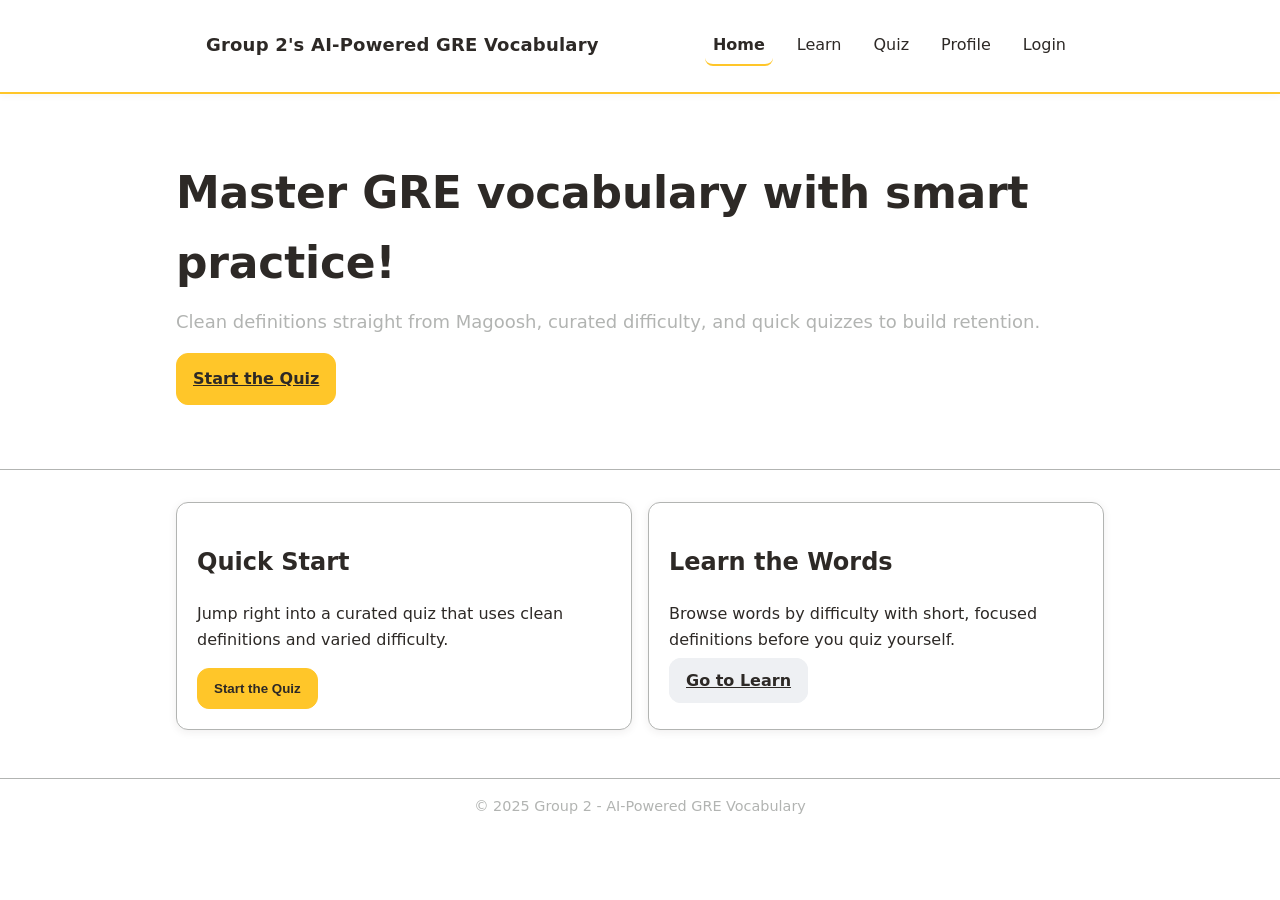
==== index.html @ f27b5da6 "core functionality improved core funcitonalities" ====
<!DOCTYPE html>
<html lang="en">
<head>
  <meta charset="UTF-8">
  <meta name="viewport" content="width=device-width, initial-scale=1.0">
  <title>Group 2 GRE Vocabulary Quiz</title>
  <link rel="stylesheet" href="style.css">
  <script src="auth.js" defer></script>
  <meta name="description" content="AI-Powered GRE Vocabulary: Learn and quiz with clean definitions and curated difficulty.">
  <meta name="theme-color" content="#FFC629">
</head>
<body>
  <header class="site-header" role="banner">
    <div class="site-header__inner">
      <div class="site-title">Group 2's AI-Powered GRE Vocabulary</div>
      <div class="site-header__right">
        <div class="site-user" id="siteUser" aria-live="polite"></div>
        <nav class="site-nav" aria-label="Main">
          <a href="index.html" class="site-nav__link is-active">Home</a>
          <a href="learn.html" class="site-nav__link">Learn</a>
          <a href="quiz.html" class="site-nav__link">Quiz</a>
          <a href="profile.html" class="site-nav__link">Profile</a>
          <a href="login.html" class="site-nav__link" id="navLogin">Login</a>
          <button type="button" class="site-nav__link site-nav__button" id="navLogout" hidden>Logout</button>
        </nav>
      </div>
    </div>
  </header>

  <section class="site-hero" role="region" aria-label="Intro">
    <div class="container">
      <h1 class="site-hero__title">Master GRE vocabulary with smart practice!</h1>
      <p class="site-hero__tag">Clean definitions straight from Magoosh, curated difficulty, and quick quizzes to build retention.</p>
      <a class="btn site-hero__cta" href="quiz.html">Start the Quiz</a>
    </div>
  </section>

  <main class="container section-lg">
    <div class="cards-row">
      <div class="card">
        <h2>Quick Start</h2>
        <p>Jump right into a curated quiz that uses clean definitions and varied difficulty.</p>
        <button class="btn" onclick="location.href='quiz.html'">Start the Quiz</button>
      </div>
      <div class="card">
        <h2>Learn the Words</h2>
        <p>Browse words by difficulty with short, focused definitions before you quiz yourself.</p>
        <a class="btn btn-ghost" href="learn.html">Go to Learn</a>
      </div>
    </div>
</main>

  <footer class="site-footer" role="contentinfo">
    <div class="site-footer__inner">© 2025 Group 2 - AI-Powered GRE Vocabulary</div>
  </footer>

</body>
</html>
---- style.css ----
/* ===== Design tokens ===== */
:root {
  --color-gold: #FFC629;   /* Primary accent */
  --color-black: #2D2926;  /* Text & headings */
  --color-gray: #B2B4B2;   /* Borders, secondary text */
  --color-white: #FFFFFF;  /* Page & card background */

  --radius: 12px;          /* Rounded corners */
  --shadow: 0 2px 8px rgba(45,41,38,0.08); /* Subtle depth */
}

* { box-sizing: border-box; }
html, body { height: 100%; }

/* ===== Base ===== */
body {
  margin: 0;
  font-family: system-ui, -apple-system, Segoe UI, Roboto, Inter, Arial, sans-serif;
  color: var(--color-black);
  background: var(--color-white);
  line-height: 1.6;
}

.muted { color: var(--color-gray); }

/* ===== Header & Navigation ===== */
header {
  background: var(--color-white);
  color: var(--color-black);
  padding: 16px 0;
  border-bottom: 1px solid var(--color-gray);
}

nav.nav-desktop {
  display: flex;
  justify-content: center;
  gap: 1rem;
  background: var(--color-white);
  border-bottom: 1px solid var(--color-gray);
  padding: 8px 0;
}

nav.nav-desktop a {
  color: var(--color-black);
  text-decoration: none;
  padding: 4px 8px;
  border-radius: var(--radius);
}

nav.nav-desktop a:hover {
  background: rgba(178,180,178,0.2);
}

/* ===== Layout ===== */
.container {
  max-width: 960px;
  margin: 2rem auto;
  padding: 0 1rem;
}

/* Spacing helpers */
.section { margin-top: 24px; margin-bottom: 24px; }
.section-lg { margin-top: 32px; margin-bottom: 32px; }

/* Responsive cards row (2-up on desktop, stack on mobile) */
.cards-row { display: grid; grid-template-columns: 1fr; gap: 16px; }
@media (min-width: 700px) {
  .cards-row { grid-template-columns: 1fr 1fr; }
}

/* ===== Cards ===== */
.card {
  background: var(--color-white);
  border: 1px solid var(--color-gray);
  border-radius: var(--radius);
  box-shadow: var(--shadow);
  padding: 20px;
  margin-bottom: 16px;
}
.card:hover { transform: translateY(-2px); box-shadow: 0 12px 28px rgba(45,41,38,0.10); transition: transform .2s ease, box-shadow .3s ease; }

/* ===== Buttons ===== */
button, .btn {
  appearance: none;
  border: 1px solid var(--color-gold);
  background: var(--color-gold);
  color: var(--color-black);
  cursor: pointer;
  border-radius: var(--radius);
  padding: 12px 16px;
  font-weight: 600;
  transition: background .15s ease, transform .08s ease, box-shadow .2s ease;
}

button:hover, .btn:hover { background: #E6B225; box-shadow: 0 8px 18px rgba(45,41,38,0.12); transform: translateY(-1px) scale(1.01); }
button:active, .btn:active { transform: translateY(0) scale(0.99); box-shadow: 0 4px 12px rgba(45,41,38,0.08); }
button:focus-visible, .btn:focus-visible { outline: 3px solid var(--color-gold); outline-offset: 2px; }
button:disabled, .btn:disabled { opacity: .6; cursor: not-allowed; }

/* Optional "ghost" button */
.btn-ghost {
  background: #EEF0F3;
  border-color: #EEF0F3;
  color: var(--color-black);
}
.btn-ghost:hover { background: #E5E7EB; }

/* ===== Toast (notifications) ===== */
.toast { position: fixed; top: 16px; left: 50%; transform: translateX(-50%); padding: 10px 16px; border-radius: 999px; color: #fff; font-weight: 700; box-shadow: 0 6px 18px rgba(0,0,0,0.15); z-index: 1000; pointer-events: none; animation: toastPop 1.1s ease forwards; }
.toast.correct { background: #16a34a; }
.toast.incorrect { background: #dc2626; }
@keyframes toastPop { 0% { opacity: 0; transform: translate(-50%, -6px) scale(0.96); } 12%, 80% { opacity: 1; transform: translate(-50%, 0) scale(1); } 100% { opacity: 0; transform: translate(-50%, -6px) scale(0.98); } }

/* Accessible, visually-hidden status region */
.sr-status { position: absolute; width: 1px; height: 1px; padding: 0; margin: -1px; overflow: hidden; clip: rect(0, 0, 0, 0); white-space: nowrap; border: 0; }

/* ===== Progress ===== */
.progress {
  width: 100%;
  height: 8px;
  background: rgba(178,180,178,0.35);
  border-radius: 999px;
}

.progress-fill {
  width: 0%;
  height: 100%;
  background: var(--color-gold);
  border-radius: 999px;
  transition: width .35s cubic-bezier(.2,.7,.2,1);
}

/* ===== Answer chips (if you use them) ===== */
.answer {
  display: block;
  width: 100%;
  text-align: left;
  margin: 12px 0;
  background: var(--color-gold);
  color: var(--color-black);
  border: 1px solid var(--color-gold);
  border-radius: var(--radius);
  padding: 12px 14px;
  transition: background .15s ease, box-shadow .2s ease, transform .08s ease;
}
.answer:hover { filter: brightness(0.98); box-shadow: 0 8px 18px rgba(45,41,38,0.12); transform: translateY(-1px); }
.answer:focus-visible { outline: 3px solid var(--color-gold); outline-offset: 2px; }

/* ===== Mobile navigation (hidden by default) ===== */
.mobile-nav { display: none; }

/* ===== Accessibility ===== */
:focus-visible { outline: 3px solid var(--color-gold); outline-offset: 2px; }

/* ===== Responsive ===== */
@media (max-width: 768px) {
  nav.nav-desktop { display: none; }

  .mobile-nav {
    display: flex;
    justify-content: space-around;
    position: fixed;
    bottom: 0; left: 0; right: 0;
    background: var(--color-white);
    border-top: 1px solid var(--color-gray);
    padding: 8px 0;
  }
  .mobile-nav a {
    text-decoration: none;
    color: var(--color-black);
    padding: 8px 12px;
  }

  .container { padding: 0 1rem; }
  button, .btn { width: 100%; } /* comfortable tap targets */
}

/* Classes used: .site-header, .site-header__inner, .site-title, .site-nav, .site-nav__link, .site-hero, .site-hero__title, .site-hero__tag, .site-hero__cta */
.site-header { background: var(--color-white); color: var(--color-black); border-bottom: 2px solid var(--color-gold); position: sticky; top: 0; z-index: 50; box-shadow: 0 2px 8px rgba(45,41,38,0.04); }
.site-header__inner { display: flex; align-items: center; justify-content: space-between; gap: 16px; max-width: 900px; margin: 0 auto; padding: 10px 16px; }
.site-title { font-weight: 700; font-size: 18px; letter-spacing: .2px; }
.site-nav { display: flex; gap: 16px; }
.site-nav__link { color: var(--color-black); text-decoration: none; padding: 6px 8px; border-radius: 8px; border-bottom: 2px solid transparent; }
.site-nav__link:hover { background: rgba(178,180,178,0.20); }
.site-nav__link:focus-visible { outline: 3px solid var(--color-gold); outline-offset: 2px; }
.site-nav__link.is-active { font-weight: 700; border-bottom-color: var(--color-gold); }
.site-header__right { display: flex; align-items: center; gap: 16px; }
.site-user { font-weight: 600; font-size: .95rem; color: var(--color-black); min-height: 1.2em; }
.site-user:empty { display: none; }
.site-nav__button {
  border: none;
  background: transparent;
  color: inherit;
  font: inherit;
  cursor: pointer;
  padding: 6px 8px;
  border-radius: 8px;
  border-bottom: 2px solid transparent;
  transition: background .15s ease;
}
.site-nav__button:hover { background: rgba(178,180,178,0.20); }

/* Index hero section */
.site-hero { background: var(--color-white); border-bottom: 1px solid var(--color-gray); }
.site-hero .container { padding-top: 32px; padding-bottom: 32px; }
.site-hero__title { margin: 0 0 10px 0; font-size: clamp(28px, 4.5vw, 44px); letter-spacing: -0.2px; color: var(--color-black); }
.site-hero__tag { margin: 0 0 16px 0; color: var(--color-gray); font-size: clamp(14px, 2.4vw, 18px); }
.site-hero__cta { display: inline-block; }

@media (max-width: 768px) {
  .site-header__inner { flex-direction: column; align-items: stretch; }
  .site-header__right { width: 100%; flex-direction: column; align-items: stretch; gap: 8px; }
  .site-nav { flex-direction: column; gap: 8px; }
  .site-nav__link { display: block; padding: 10px 12px; }
}

/* ===== Footer ===== */
.site-footer { margin-top: 32px; padding: 16px 0; background: var(--color-white); border-top: 1px solid var(--color-gray); color: var(--color-gray); font-size: .9rem; text-align: center; }
.site-footer__inner { max-width: 900px; margin: 0 auto; padding: 0 16px; }

/* ===== Micro-interaction utilities ===== */
.fade-slide { animation: fadeSlide .4s ease both; }
@keyframes fadeSlide { from { opacity: 0; transform: translateY(-4px); } to { opacity: 1; transform: translateY(0); } }

/* ===== Results page ===== */
.results-toolbar{ display:flex; gap:12px; align-items:center; justify-content:space-between; margin:16px 0; flex-wrap:wrap; }
.result-item .term{ margin:.25rem 0 .5rem 0; font-size:1.1rem; font-weight:700; }
.result-item.card{ padding:14px 16px; }
.result-item .definition{ margin:.25rem 0; display:-webkit-box; -webkit-line-clamp:3; -webkit-box-orient:vertical; overflow:hidden; }
.your-answer{ color:#dc2626; }
.badge{ display:inline-flex; align-items:center; line-height:1.2; padding:2px 8px; border-radius:999px; font-size:12px; font-weight:700; color:#fff; }
.badge.correct{ background:#16a34a; }
.badge.incorrect{ background:#dc2626; }
.pill{ display:inline-flex; align-items:center; line-height:1.2; padding:2px 8px; border-radius:999px; font-size:12px; font-weight:600; }
.pill.high_frequency{ background:#e8f6eb; color:#1f7a32; }
.pill.basic{ background:#fff4df; color:#8a5a00; }
.pill.common{ background:#e8eafc; color:#283593; }
.pill.advanced{ background:#fdecec; color:#8a1c1c; }

/* Summary card layout (first card in results root) */
#resultsRoot > .card:first-child{ display:grid; grid-template-columns: 1fr auto; gap: 8px 16px; align-items:center; }
#resultsRoot > .card:first-child h1{ grid-column:1 / -1; margin-bottom:4px; }
#resultsRoot > .card:first-child > p{ grid-column:1; display:flex; gap:16px; align-items:baseline; flex-wrap:wrap; margin:.25rem 0; }
#resultsRoot > .card:first-child .results-actions{ grid-column:2; display:flex; gap:8px; justify-content:flex-end; }
#resultsRoot > .card:first-child > .row{ grid-column:1 / -1; justify-content:space-between; flex-wrap:wrap; }
#resultsRoot > .card:first-child > .row .pill{ flex:1 1 0; text-align:center; min-width:0; }

@media (max-width: 768px){
  #resultsRoot > .card:first-child{ grid-template-columns: 1fr; }
  #resultsRoot > .card:first-child .results-actions{ grid-column:1; justify-content:flex-start; }
}

/* ===== Login page ===== */
.login-page { min-height: 100%; display: flex; flex-direction: column; background: var(--color-white); }
.login-main { flex: 1; display: flex; justify-content: center; padding: 48px 0; }
.login-card { max-width: 420px; width: 100%; display: flex; flex-direction: column; gap: 20px; }
.login-form { display: flex; flex-direction: column; gap: 16px; margin-top: 8px; }
.form-field { display: flex; flex-direction: column; gap: 6px; }
.form-label { font-size: .9rem; font-weight: 600; color: var(--color-black); }
.form-field input {
  padding: 12px 14px;
  border-radius: var(--radius);
  border: 1px solid var(--color-gray);
  font-size: 1rem;
  color: var(--color-black);
  background: var(--color-white);
}
.form-field input:focus-visible {
  outline: 3px solid var(--color-gold);
  outline-offset: 2px;
}
.login-error { min-height: 1.2em; color: #dc2626; font-weight: 500; }
.login-submit { width: 100%; }
.login-switch { text-align: center; margin: 0; }
.login-switch a { font-weight: 600; color: var(--color-black); }

/* ===== Profile page ===== */
.profile-card { display: flex; flex-direction: column; gap: 20px; }
.profile-details {
  display: grid;
  grid-template-columns: repeat(auto-fit, minmax(180px, 1fr));
  gap: 16px;
  margin: 0;
}
.profile-detail {
  border: 1px solid var(--color-gray);
  border-radius: var(--radius);
  padding: 14px 16px;
  background: var(--color-white);
  box-shadow: var(--shadow);
  display: flex;
  flex-direction: column;
  gap: 6px;
}
.profile-detail dt {
  margin: 0;
  font-size: .8rem;
  text-transform: uppercase;
  letter-spacing: .05em;
  color: var(--color-gray);
}
.profile-detail dd {
  margin: 0;
  font-size: 1.2rem;
  font-weight: 600;
  color: var(--color-black);
}
.profile-actions { display: flex; gap: 12px; }

@media (max-width: 640px) {
  .login-main { padding: 32px 0; }
  .profile-details { grid-template-columns: 1fr; }
  .profile-actions { flex-direction: column; }
  .profile-actions .btn { width: 100%; }
}

/* ===== Learn page ===== */
.learn-toolbar{ display:flex; gap:12px; align-items:center; justify-content:space-between; flex-wrap:wrap; margin:16px 0; }
.learn-tabs{
  --tab-count: 5;
  --tab-gap: 8px;
  --tab-width: calc((100% - (var(--tab-count) - 1) * var(--tab-gap)) / var(--tab-count));
  --underline-index: 0;
  display: grid;
  grid-template-columns: repeat(5, minmax(0, 1fr));
  gap: var(--tab-gap);
  position: relative;
}
.learn-tabs::after{
  content: '';
  position: absolute;
  bottom: -4px;
  left: calc((var(--tab-width) + var(--tab-gap)) * var(--underline-index));
  width: var(--tab-width);
  height: 3px;
  border-radius: 999px;
  background: var(--color-gold);
  transition: left 0.22s cubic-bezier(0.4, 0, 0.2, 1);
}
.learn-tabs .btn{
  width: 100%;
  transition: color .22s cubic-bezier(0.4,0,0.2,1), background-color .22s cubic-bezier(0.4,0,0.2,1), box-shadow .22s cubic-bezier(0.4,0,0.2,1);
}
.learn-tabs .btn .tab-count{
  display: inline-block;
  margin-left: 4px;
  opacity: 1;
  transition: opacity .22s cubic-bezier(0.4,0,0.2,1);
}
.learn-tabs .btn .tab-count.is-updating{ opacity: 0; }
.learn-tabs:has(button:nth-child(1).is-active){ --underline-index: 0; }
.learn-tabs:has(button:nth-child(2).is-active){ --underline-index: 1; }
.learn-tabs:has(button:nth-child(3).is-active){ --underline-index: 2; }
.learn-tabs:has(button:nth-child(4).is-active){ --underline-index: 3; }
.learn-tabs:has(button:nth-child(5).is-active){ --underline-index: 4; }
@media (max-width: 640px){
  .learn-tabs{ grid-template-columns: repeat(2, minmax(0, 1fr)); }
  .learn-tabs::after{ display:none; }
}
.learn-list{ display:flex; flex-direction:column; gap:12px; }
.learn-row{ padding:14px 16px; border:1px solid var(--color-gray); border-radius: var(--radius); background: var(--color-white); box-shadow: var(--shadow); display:flex; gap:12px; justify-content:space-between; align-items:flex-start; }
.learn-row .term{ font-weight:700; font-size:1rem; margin:0; }
.learn-row .definition{ margin:.25rem 0 0 0; display:-webkit-box; -webkit-line-clamp:3; -webkit-box-orient:vertical; overflow:hidden; }
.learn-actions{ display:flex; gap:8px; align-items:center; }
@media (max-width:768px){ .learn-row{ flex-direction:column; } .learn-actions{ width:100%; justify-content:space-between; } }

/* Shared word card visuals for Learn + Results */
.word-card .term{ font-weight:700; }
.word-card .part-of-speech{ color: var(--color-gray); margin-left: 6px; font-size: .95rem; }
.word-card .definition{ color: var(--color-black); }
.range-indicator{ transition: opacity .22s cubic-bezier(0.4,0,0.2,1); }
.range-indicator.is-updating{ opacity:0; }

/* Staggered fade-slide timing for learn/results lists */
:where(.learn-list .learn-row.fade-slide, .result-item.fade-slide){ animation-delay: 0ms; }
:where(.learn-list .learn-row.fade-slide, .result-item.fade-slide):nth-child(2){ animation-delay: 50ms; }
:where(.learn-list .learn-row.fade-slide, .result-item.fade-slide):nth-child(3){ animation-delay: 100ms; }
:where(.learn-list .learn-row.fade-slide, .result-item.fade-slide):nth-child(4){ animation-delay: 150ms; }
:where(.learn-list .learn-row.fade-slide, .result-item.fade-slide):nth-child(5){ animation-delay: 200ms; }
:where(.learn-list .learn-row.fade-slide, .result-item.fade-slide):nth-child(6){ animation-delay: 250ms; }
:where(.learn-list .learn-row.fade-slide, .result-item.fade-slide):nth-child(7){ animation-delay: 300ms; }
:where(.learn-list .learn-row.fade-slide, .result-item.fade-slide):nth-child(8){ animation-delay: 350ms; }
:where(.learn-list .learn-row.fade-slide, .result-item.fade-slide):nth-child(n+9){ animation-delay: 400ms; }

/* Print-friendly results */
@media print {
  .site-header, .site-footer, .results-toolbar, .results-actions, .btn, .btn-ghost { display:none !important; }
  .container { max-width: 100%; margin:0; padding:0; }
  .card { box-shadow:none; border:1px solid #000; break-inside: avoid; page-break-inside: avoid; }
}

/* Quiz helpers */
.quiz-progress { margin: 10px 0; }
.question-block { animation: fadeSlide .35s ease both; }
@keyframes correctPulse {
  0% { box-shadow: 0 0 0 0 rgba(34,197,94,.45); }
  60% { box-shadow: 0 0 0 6px rgba(34,197,94,.0); }
  100% { box-shadow: 0 0 0 0 rgba(34,197,94,0); }
}
@keyframes wrongPulse {
  0% { box-shadow: 0 0 0 0 rgba(220,38,38,.4); }
  60% { box-shadow: 0 0 0 6px rgba(220,38,38,.0); }
  100% { box-shadow: 0 0 0 0 rgba(220,38,38,0); }
}
.answer.correct-flash { animation: correctPulse 0.24s cubic-bezier(0.4,0,0.2,1); }
.answer.wrong-flash { animation: wrongPulse 0.26s cubic-bezier(0.4,0,0.2,1); }

/* Reduced motion support */
@media (prefers-reduced-motion: reduce) {
  *, *::before, *::after { animation: none !important; transition: none !important; }
}
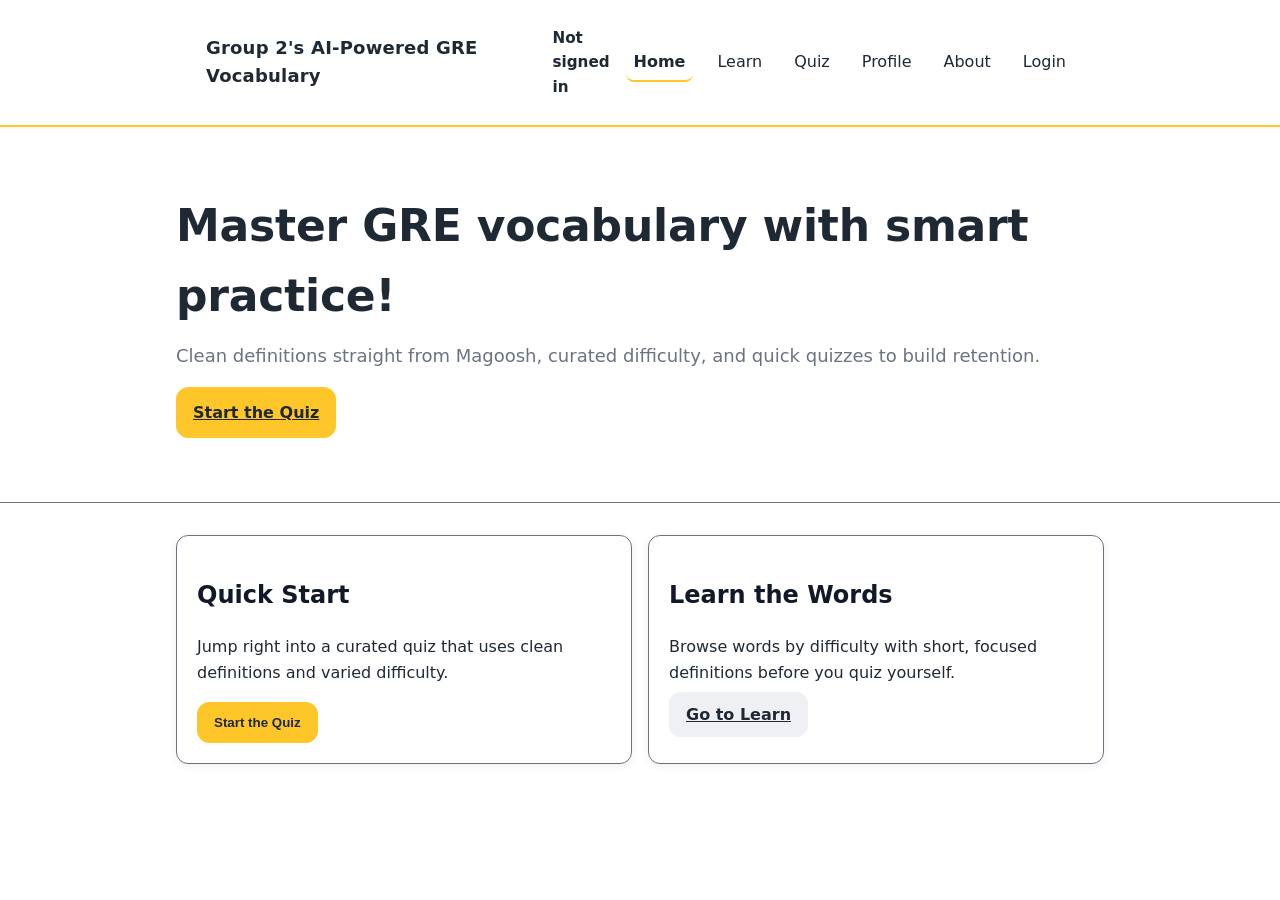
==== commit 012720a8: "core functionality improved core functionality" ====
--- a/index.html
+++ b/index.html
@@ -20,6 +20,7 @@
           <a href="learn.html" class="site-nav__link">Learn</a>
           <a href="quiz.html" class="site-nav__link">Quiz</a>
           <a href="profile.html" class="site-nav__link">Profile</a>
+          <a href="aboutus.html" class="site-nav__link">About</a>
           <a href="login.html" class="site-nav__link" id="navLogin">Login</a>
           <button type="button" class="site-nav__link site-nav__button" id="navLogout" hidden>Logout</button>
         </nav>
@@ -48,11 +49,8 @@
         <a class="btn btn-ghost" href="learn.html">Go to Learn</a>
       </div>
     </div>
-</main>
-
-  <footer class="site-footer" role="contentinfo">
-    <div class="site-footer__inner">© 2025 Group 2 - AI-Powered GRE Vocabulary</div>
-  </footer>
+  </main>
 
 </body>
 </html>
+
--- a/style.css
+++ b/style.css
@@ -1,18 +1,19 @@
-/* ===== Design tokens ===== */
+
 :root {
-  --color-gold: #FFC629;   /* Primary accent */
-  --color-black: #2D2926;  /* Text & headings */
-  --color-gray: #B2B4B2;   /* Borders, secondary text */
-  --color-white: #FFFFFF;  /* Page & card background */
-
-  --radius: 12px;          /* Rounded corners */
-  --shadow: 0 2px 8px rgba(45,41,38,0.08); /* Subtle depth */
+  --color-gold: #FFC629;
+  --color-black: #1f2933;
+  --color-gray: #6b7280;
+  --color-heading: #111827;
+  --color-white: #FFFFFF;
+
+  --radius: 12px;
+  --shadow: 0 2px 8px rgba(45,41,38,0.08);
 }
 
 * { box-sizing: border-box; }
 html, body { height: 100%; }
 
-/* ===== Base ===== */
+
 body {
   margin: 0;
   font-family: system-ui, -apple-system, Segoe UI, Roboto, Inter, Arial, sans-serif;
@@ -22,8 +23,10 @@
 }
 
 .muted { color: var(--color-gray); }
-
-/* ===== Header & Navigation ===== */
+h1, h2, h3, h4 { color: var(--color-heading); }
+.site-hero__title { color: var(--color-heading); }
+
+
 header {
   background: var(--color-white);
   color: var(--color-black);
@@ -51,24 +54,24 @@
   background: rgba(178,180,178,0.2);
 }
 
-/* ===== Layout ===== */
+
 .container {
   max-width: 960px;
   margin: 2rem auto;
   padding: 0 1rem;
 }
 
-/* Spacing helpers */
+
 .section { margin-top: 24px; margin-bottom: 24px; }
 .section-lg { margin-top: 32px; margin-bottom: 32px; }
 
-/* Responsive cards row (2-up on desktop, stack on mobile) */
+
 .cards-row { display: grid; grid-template-columns: 1fr; gap: 16px; }
 @media (min-width: 700px) {
   .cards-row { grid-template-columns: 1fr 1fr; }
 }
 
-/* ===== Cards ===== */
+
 .card {
   background: var(--color-white);
   border: 1px solid var(--color-gray);
@@ -79,7 +82,7 @@
 }
 .card:hover { transform: translateY(-2px); box-shadow: 0 12px 28px rgba(45,41,38,0.10); transition: transform .2s ease, box-shadow .3s ease; }
 
-/* ===== Buttons ===== */
+
 button, .btn {
   appearance: none;
   border: 1px solid var(--color-gold);
@@ -97,7 +100,7 @@
 button:focus-visible, .btn:focus-visible { outline: 3px solid var(--color-gold); outline-offset: 2px; }
 button:disabled, .btn:disabled { opacity: .6; cursor: not-allowed; }
 
-/* Optional "ghost" button */
+
 .btn-ghost {
   background: #EEF0F3;
   border-color: #EEF0F3;
@@ -105,16 +108,16 @@
 }
 .btn-ghost:hover { background: #E5E7EB; }
 
-/* ===== Toast (notifications) ===== */
+
 .toast { position: fixed; top: 16px; left: 50%; transform: translateX(-50%); padding: 10px 16px; border-radius: 999px; color: #fff; font-weight: 700; box-shadow: 0 6px 18px rgba(0,0,0,0.15); z-index: 1000; pointer-events: none; animation: toastPop 1.1s ease forwards; }
 .toast.correct { background: #16a34a; }
 .toast.incorrect { background: #dc2626; }
 @keyframes toastPop { 0% { opacity: 0; transform: translate(-50%, -6px) scale(0.96); } 12%, 80% { opacity: 1; transform: translate(-50%, 0) scale(1); } 100% { opacity: 0; transform: translate(-50%, -6px) scale(0.98); } }
 
-/* Accessible, visually-hidden status region */
+
 .sr-status { position: absolute; width: 1px; height: 1px; padding: 0; margin: -1px; overflow: hidden; clip: rect(0, 0, 0, 0); white-space: nowrap; border: 0; }
 
-/* ===== Progress ===== */
+
 .progress {
   width: 100%;
   height: 8px;
@@ -130,7 +133,7 @@
   transition: width .35s cubic-bezier(.2,.7,.2,1);
 }
 
-/* ===== Answer chips (if you use them) ===== */
+
 .answer {
   display: block;
   width: 100%;
@@ -146,13 +149,13 @@
 .answer:hover { filter: brightness(0.98); box-shadow: 0 8px 18px rgba(45,41,38,0.12); transform: translateY(-1px); }
 .answer:focus-visible { outline: 3px solid var(--color-gold); outline-offset: 2px; }
 
-/* ===== Mobile navigation (hidden by default) ===== */
+
 .mobile-nav { display: none; }
 
-/* ===== Accessibility ===== */
+
 :focus-visible { outline: 3px solid var(--color-gold); outline-offset: 2px; }
 
-/* ===== Responsive ===== */
+
 @media (max-width: 768px) {
   nav.nav-desktop { display: none; }
 
@@ -172,10 +175,10 @@
   }
 
   .container { padding: 0 1rem; }
-  button, .btn { width: 100%; } /* comfortable tap targets */
-}
-
-/* Classes used: .site-header, .site-header__inner, .site-title, .site-nav, .site-nav__link, .site-hero, .site-hero__title, .site-hero__tag, .site-hero__cta */
+  button, .btn { width: 100%; } 
+}
+
+
 .site-header { background: var(--color-white); color: var(--color-black); border-bottom: 2px solid var(--color-gold); position: sticky; top: 0; z-index: 50; box-shadow: 0 2px 8px rgba(45,41,38,0.04); }
 .site-header__inner { display: flex; align-items: center; justify-content: space-between; gap: 16px; max-width: 900px; margin: 0 auto; padding: 10px 16px; }
 .site-title { font-weight: 700; font-size: 18px; letter-spacing: .2px; }
@@ -200,7 +203,7 @@
 }
 .site-nav__button:hover { background: rgba(178,180,178,0.20); }
 
-/* Index hero section */
+
 .site-hero { background: var(--color-white); border-bottom: 1px solid var(--color-gray); }
 .site-hero .container { padding-top: 32px; padding-bottom: 32px; }
 .site-hero__title { margin: 0 0 10px 0; font-size: clamp(28px, 4.5vw, 44px); letter-spacing: -0.2px; color: var(--color-black); }
@@ -214,15 +217,15 @@
   .site-nav__link { display: block; padding: 10px 12px; }
 }
 
-/* ===== Footer ===== */
+
 .site-footer { margin-top: 32px; padding: 16px 0; background: var(--color-white); border-top: 1px solid var(--color-gray); color: var(--color-gray); font-size: .9rem; text-align: center; }
 .site-footer__inner { max-width: 900px; margin: 0 auto; padding: 0 16px; }
 
-/* ===== Micro-interaction utilities ===== */
+
 .fade-slide { animation: fadeSlide .4s ease both; }
 @keyframes fadeSlide { from { opacity: 0; transform: translateY(-4px); } to { opacity: 1; transform: translateY(0); } }
 
-/* ===== Results page ===== */
+
 .results-toolbar{ display:flex; gap:12px; align-items:center; justify-content:space-between; margin:16px 0; flex-wrap:wrap; }
 .result-item .term{ margin:.25rem 0 .5rem 0; font-size:1.1rem; font-weight:700; }
 .result-item.card{ padding:14px 16px; }
@@ -237,7 +240,7 @@
 .pill.common{ background:#e8eafc; color:#283593; }
 .pill.advanced{ background:#fdecec; color:#8a1c1c; }
 
-/* Summary card layout (first card in results root) */
+
 #resultsRoot > .card:first-child{ display:grid; grid-template-columns: 1fr auto; gap: 8px 16px; align-items:center; }
 #resultsRoot > .card:first-child h1{ grid-column:1 / -1; margin-bottom:4px; }
 #resultsRoot > .card:first-child > p{ grid-column:1; display:flex; gap:16px; align-items:baseline; flex-wrap:wrap; margin:.25rem 0; }
@@ -250,7 +253,7 @@
   #resultsRoot > .card:first-child .results-actions{ grid-column:1; justify-content:flex-start; }
 }
 
-/* ===== Login page ===== */
+
 .login-page { min-height: 100%; display: flex; flex-direction: column; background: var(--color-white); }
 .login-main { flex: 1; display: flex; justify-content: center; padding: 48px 0; }
 .login-card { max-width: 420px; width: 100%; display: flex; flex-direction: column; gap: 20px; }
@@ -274,7 +277,7 @@
 .login-switch { text-align: center; margin: 0; }
 .login-switch a { font-weight: 600; color: var(--color-black); }
 
-/* ===== Profile page ===== */
+
 .profile-card { display: flex; flex-direction: column; gap: 20px; }
 .profile-details {
   display: grid;
@@ -314,7 +317,7 @@
   .profile-actions .btn { width: 100%; }
 }
 
-/* ===== Learn page ===== */
+
 .learn-toolbar{ display:flex; gap:12px; align-items:center; justify-content:space-between; flex-wrap:wrap; margin:16px 0; }
 .learn-tabs{
   --tab-count: 5;
@@ -364,14 +367,14 @@
 .learn-actions{ display:flex; gap:8px; align-items:center; }
 @media (max-width:768px){ .learn-row{ flex-direction:column; } .learn-actions{ width:100%; justify-content:space-between; } }
 
-/* Shared word card visuals for Learn + Results */
+
 .word-card .term{ font-weight:700; }
 .word-card .part-of-speech{ color: var(--color-gray); margin-left: 6px; font-size: .95rem; }
 .word-card .definition{ color: var(--color-black); }
 .range-indicator{ transition: opacity .22s cubic-bezier(0.4,0,0.2,1); }
 .range-indicator.is-updating{ opacity:0; }
 
-/* Staggered fade-slide timing for learn/results lists */
+
 :where(.learn-list .learn-row.fade-slide, .result-item.fade-slide){ animation-delay: 0ms; }
 :where(.learn-list .learn-row.fade-slide, .result-item.fade-slide):nth-child(2){ animation-delay: 50ms; }
 :where(.learn-list .learn-row.fade-slide, .result-item.fade-slide):nth-child(3){ animation-delay: 100ms; }
@@ -382,14 +385,14 @@
 :where(.learn-list .learn-row.fade-slide, .result-item.fade-slide):nth-child(8){ animation-delay: 350ms; }
 :where(.learn-list .learn-row.fade-slide, .result-item.fade-slide):nth-child(n+9){ animation-delay: 400ms; }
 
-/* Print-friendly results */
+
 @media print {
   .site-header, .site-footer, .results-toolbar, .results-actions, .btn, .btn-ghost { display:none !important; }
   .container { max-width: 100%; margin:0; padding:0; }
   .card { box-shadow:none; border:1px solid #000; break-inside: avoid; page-break-inside: avoid; }
 }
 
-/* Quiz helpers */
+
 .quiz-progress { margin: 10px 0; }
 .question-block { animation: fadeSlide .35s ease both; }
 @keyframes correctPulse {
@@ -405,7 +408,8 @@
 .answer.correct-flash { animation: correctPulse 0.24s cubic-bezier(0.4,0,0.2,1); }
 .answer.wrong-flash { animation: wrongPulse 0.26s cubic-bezier(0.4,0,0.2,1); }
 
-/* Reduced motion support */
+
 @media (prefers-reduced-motion: reduce) {
   *, *::before, *::after { animation: none !important; transition: none !important; }
 }
+
